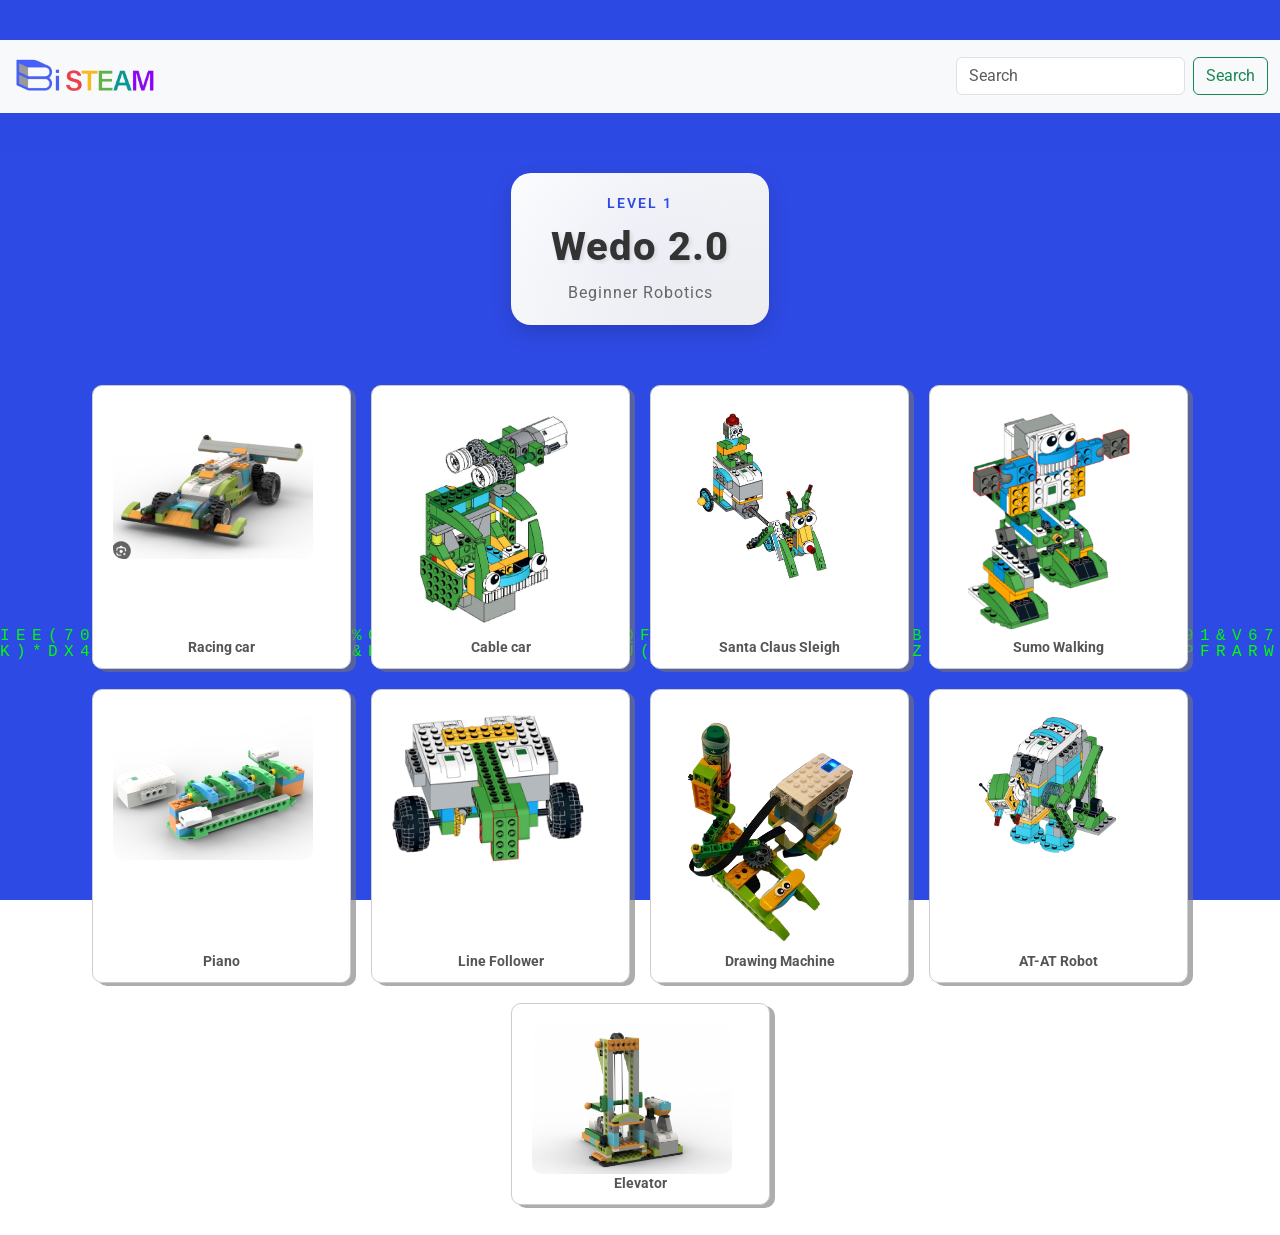
==== levels/level1/index.html @ 9912be04 "Update UI for each levels" ====
<!DOCTYPE html>
<html lang="en">
  <head>
    <meta charset="UTF-8" />
    <meta name="viewport" content="width=device-width, initial-scale=1.0" />
    <title>Level 3 - BiSteam</title>
    <link rel="stylesheet" href="../../assets/css/index.css" />
    <link rel="stylesheet" href="css/style.css" />
    <link
      href="https://fonts.googleapis.com/css2?family=Roboto:wght@400;700&display=swap"
      rel="stylesheet"
    />
    <link
      href="https://cdn.jsdelivr.net/npm/bootstrap@5.3.3/dist/css/bootstrap.min.css"
      rel="stylesheet"
    />
    <link rel="icon" type="image/png" href="../../assets/images/logo/image-removebg-preview.png">
    <script src="https://code.jquery.com/jquery-3.6.0.min.js"></script>
  </head>
  <body>
    <!-- Matrix Background -->
    <canvas id="matrixCanvas"></canvas>

    <header>
      <nav class="navbar navbar-light bg-light">
        <div class="container-fluid">
          <a class="navbar-brand" href="../../index.html">
            <img src="../../assets/images/logo/image-removebg-preview.png" alt="Logo" />
          </a>
          <form class="d-flex" id="searchForm">
            <input
              class="form-control me-2"
              type="search"
              id="searchInput"
              placeholder="Search"
              aria-label="Search"
            />
            <button class="btn btn-outline-success" type="submit">
              Search
            </button>
          </form>
        </div>
      </nav>
    </header>
    <div class="boss">
      <div class="container">
        <div class="level-title-card">
          <div class="level-number">Level 1</div>
          <h1 class="level-title">Wedo 2.0</h1>
          <div class="level-subtitle">Beginner Robotics</div>
        </div>
        <div class="content">
          <p
            class="item"
            data-name="Racing car"
            data-pdf="../../assets/pdfs/racing car.pdf"
          >
            <img src="../../assets/images/logo/Screenshot 2023-09-10 175542.png" alt="Racing car" />
            <span class="text-below"><b>Racing car</b></span>
          </p>
          <p
            class="item"
            data-name="Cable car"
            data-pdf="../../assets/pdfs/cable car02.pdf"
          >
            <img
              src="../../assets/images/logoPngs/Screenshot 2023-11-02 165352.png"
              alt="Cable car"
            />
            <span class="text-below"><b>Cable car</b></span>
          </p>
          <p
            class="item"
            data-name="Santa Claus Sleigh"
            data-pdf="../../assets/pdfs/Untitled Model.pdf"
          >
            <img
              src="../../assets/images/logoPngs/Screenshot 2023-12-09 002240.png"
              alt="Santa Claus Sleigh"
            />
            <span class="text-below"><b>Santa Claus Sleigh</b></span>
          </p>
          <p
            class="item"
            data-name="Sumo Walking"
            data-pdf="../../assets/pdfs/Sumo_Walking.pdf"
          >
            <img
              src="../../assets/images/logoPngs/Sumo_Walking.png"
              alt="Sumo Walking"
            />
            <span class="text-below"><b>Sumo Walking</b></span>
          </p>
          <p
            class="item"
            data-name="Piano"
            data-pdf="../../assets/pdfs/piano.pdf"
          >
            <img src="../../assets/images/logoPngs/piano.png" alt="Piano" />
            <span class="text-below"><b>Piano</b></span>
          </p>
          <p
            class="item"
            data-name="Line Follower"
            data-pdf="../../assets/pdfs/Line_Following.pdf"
          >
            <img
              src="../../assets/images/logoPngs/LineFollower.png"
              alt="Line Follower"
            />
            <span class="text-below"><b>Line Follower</b></span>
          </p>
          <p
            class="item"
            data-name="Drawing Machine"
            data-pdf="../../assets/pdfs/drawing machine.pdf"
          >
            <img
              src="../../assets/images/logoPngs/image-removebg-preview.png"
              alt="Drawing Machine"
            />
            <span class="text-below"><b>Drawing Machine</b></span>
          </p>
          <p
            class="item"
            data-name="AT-AT Robot"
            data-pdf="../../assets/pdfs/AT-AT Robot.pdf"
          >
            <img
              src="../../assets/images/logoPngs/AT-AT Robot.png"
              alt="AT-AT Robot"
            />
            <span class="text-below"><b>AT-AT Robot</b></span>
          </p>
          <p
            class="item"
            data-name="Elevator"
            data-pdf="../../assets/pdfs/Elevator.pdf"
          >
            <img
              src="../../assets/images/logoPngs/elevator-lego-wedo-2.0-768x576.png"
              alt="Elevator"
            />
            <span class="text-below"><b>Elevator</b></span>
          </p>

        </div>
      </div>
    </div>

    <!-- Modal -->
    <div
      class="modal fade"
      id="pdfModal"
      tabindex="-1"
      aria-labelledby="pdfModalLabel"
      aria-hidden="true"
    >
      <div class="modal-dialog modal-lg">
        <div class="modal-content">
          <div class="modal-header">
            <h5 class="modal-title" id="pdfModalLabel">PDF Viewer</h5>
            <button
              type="button"
              class="btn-close"
              data-bs-dismiss="modal"
              aria-label="Close"
            ></button>
          </div>
          <div class="modal-body">
            <iframe id="pdfViewer" src="" width="100%" height="600px"></iframe>
          </div>
        </div>
      </div>
    </div>

    <script src="https://cdn.jsdelivr.net/npm/bootstrap@5.3.3/dist/js/bootstrap.bundle.min.js"></script>
    <script src="../../assets/js/matrix.js"></script>

    <script>
      $(document).ready(function () {
        $("#searchForm").submit(function (event) {
          event.preventDefault();
          const searchInput = $("#searchInput").val().toLowerCase();
          $(".item").each(function () {
            const itemName = $(this).data("name").toLowerCase();
            if (itemName.includes(searchInput)) {
              $(this).show();
            } else {
              $(this).hide();
            }
          });
        });

        // Open PDF in a new tab
        $(".item").click(function () {
          const pdfUrl = $(this).data("pdf");
          if (pdfUrl) {
            window.open(pdfUrl, "_blank");
          }
        });
      });
    </script>
  </body>
</html>
---- assets/css/index.css ----
/* Reset some default styles */
* {
  margin: 0;
  padding: 0;
  box-sizing: border-box;
  font-family: 'Roboto', sans-serif;
}

body {
  background-color: #2f4ae4;
  color: #333;
  position: relative;
  min-height: 100vh;
}

header {
  padding: 40px 0;
  background-color: rgba(47, 74, 228, 0.4);
  color: #fff;
  position: relative;
  z-index: 10;
}

.navbar-brand img {
  max-width: 150px;
}

.boss {
  background-color: transparent;
  height: 10vh;
  position: relative;
  z-index: 10;
}

.container {
  max-width: 1200px;
  margin: 0 auto;
  padding: 20px;
  display: flex;
  flex-direction: column;
  align-items: center;
}

.content {
  font-size: 16px;
  margin-top: 20px;
  display: flex;
  flex-wrap: wrap;
  justify-content: center;
  width: 100%;
}

.content p {
  flex-basis: calc(25% - 20px);
  margin: 10px;
  background-color: #fff;
  color: #333;
  padding: 20px;
  text-align: center;
  cursor: pointer;
  border: 1px solid #ccc;
  border-radius: 10px;
  box-shadow: 5px 3px #74747496;
  transition: transform 0.3s ease-in-out, box-shadow 0.3s ease-in-out;
  position: relative;
}

.content p:hover {
  transform: translateY(-5px);
  box-shadow: 0 5px 15px rgba(0, 0, 0, 0.1);
}

@media (max-width: 768px) {
  .content p {
    flex-basis: calc(50% - 20px);
  }
}

.content p img {
  width: 200px; 
  display: block;
  margin-bottom: 10px;
  height: auto;
  border-radius: 10px;
}

.text-below {
  position: absolute;
  bottom: 10px;
  left: 0;
  width: 100%;
  text-align: center;
  font-size: 14px;
  color: #555;
}

.level3-header {
  padding: 20px 0;
  text-align: center;
}

.level3-header h3 {
  display: inline-block;
  padding: 20px;
  background-color: #333;
  color: #ffffff;
  border-radius: 10px;
}

.level3-header-box {
  background-color: #333;
}

/* Matrix Canvas */
#matrixCanvas {
  position: fixed;
  top: 0;
  left: 0;
  width: 100%;
  height: 100%;
  z-index: 0;
  background-color: #2f4ae4;
}

/* Landing Page Styles */
.landing-page {
  min-height: 100vh;
  position: relative;
  z-index: 1;
}

.landing-page .container {
  padding-top: 50px;
}

.landing-page h1 {
  color: white;
  font-size: 3rem;
  font-weight: bold;
  text-shadow: 2px 2px 4px rgba(0,0,0,0.3);
}

.level-card {
  background: white;
  padding: 60px 30px;
  border-radius: 20px;
  text-align: center;
  cursor: pointer;
  transition: all 0.3s ease;
  box-shadow: 0 10px 30px rgba(0,0,0,0.2);
  min-height: 250px;
  display: flex;
  flex-direction: column;
  justify-content: center;
  align-items: center;
}

.level-card:hover {
  transform: translateY(-10px);
  box-shadow: 0 15px 40px rgba(0,0,0,0.3);
}

.level-card h2 {
  font-size: 2.5rem;
  color: #2f4ae4;
  margin-bottom: 15px;
  font-weight: bold;
}

.level-card p {
  font-size: 1.2rem;
  color: #666;
  margin: 0;
}

.level-card-link {
  text-decoration: none;
  display: block;
}

.level-card-with-bg {
  background-size: contain;
  background-position: center;
  background-repeat: no-repeat;
  position: relative;
  padding: 0;
  justify-content: flex-end;
}

.level-card-with-bg::before {
  content: '';
  position: absolute;
  bottom: 0;
  left: 0;
  right: 0;
  height: 40%;
  background: linear-gradient(to top, rgba(0, 0, 0, 0.8), transparent);
  border-radius: 20px;
  z-index: 0;
}

.level-card-with-bg h2,
.level-card-with-bg p {
  position: relative;
  z-index: 1;
  color: white;
  text-shadow: 2px 2px 4px rgba(0,0,0,0.8);
  margin-bottom: 20px;
}

.level-card-with-bg h2 {
  color: white;
}

.level-card-with-bg p {
  color: white;
}

.level-card-with-bg:hover::before {
  height: 45%;
}

/* Level Title Card */
.level-title-card {
  background: linear-gradient(135deg, #ffffff 0%, #f0f0f0 100%);
  border-radius: 20px;
  padding: 20px 40px;
  text-align: center;
  box-shadow: 0 8px 20px rgba(0, 0, 0, 0.15);
  position: relative;
  overflow: hidden;
  margin-bottom: 30px;
  max-width: 600px;
  margin-left: auto;
  margin-right: auto;
}

.level-title-card::before {
  content: '';
  position: absolute;
  top: -50%;
  right: -50%;
  width: 200%;
  height: 200%;
  background: radial-gradient(circle, rgba(47, 74, 228, 0.05) 0%, transparent 70%);
  animation: pulse 4s ease-in-out infinite;
}

@keyframes pulse {
  0%, 100% { transform: scale(1); opacity: 0.5; }
  50% { transform: scale(1.1); opacity: 0.8; }
}

.level-number {
  font-size: 0.85rem;
  font-weight: 600;
  color: #2f4ae4;
  text-transform: uppercase;
  letter-spacing: 2px;
  margin-bottom: 5px;
  position: relative;
  z-index: 1;
}

.level-title {
  font-size: 2.5rem;
  font-weight: 800;
  color: #333;
  margin: 10px 0;
  text-shadow: 2px 2px 4px rgba(0, 0, 0, 0.1);
  position: relative;
  z-index: 1;
  letter-spacing: 1px;
}

.level-subtitle {
  font-size: 1rem;
  color: #666;
  font-weight: 400;
  letter-spacing: 1px;
  position: relative;
  z-index: 1;
}
---- levels/level1/css/style.css ----
/* Level 1 Specific Styles */

/* Add custom styles for Level 1 here */
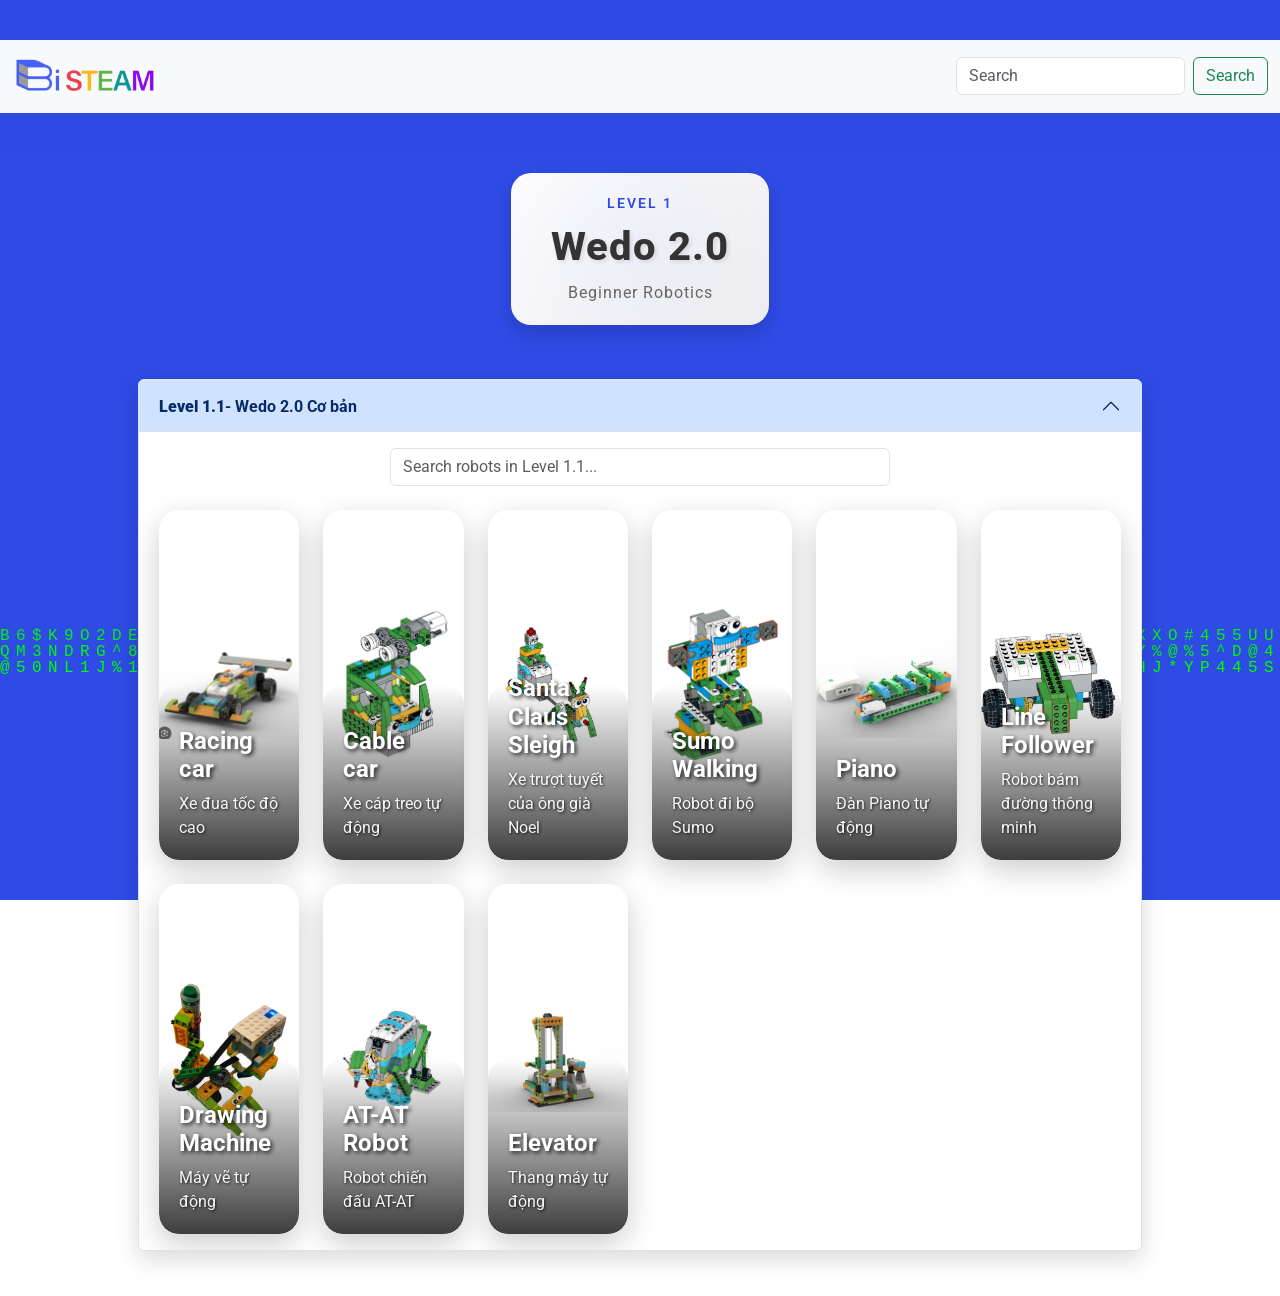
==== commit 68001349: "Finish Alpha set level 1" ====
--- a/levels/level1/index.html
+++ b/levels/level1/index.html
@@ -1,205 +1,215 @@
 <!DOCTYPE html>
 <html lang="en">
-  <head>
-    <meta charset="UTF-8" />
-    <meta name="viewport" content="width=device-width, initial-scale=1.0" />
-    <title>Level 3 - BiSteam</title>
-    <link rel="stylesheet" href="../../assets/css/index.css" />
-    <link rel="stylesheet" href="css/style.css" />
-    <link
-      href="https://fonts.googleapis.com/css2?family=Roboto:wght@400;700&display=swap"
-      rel="stylesheet"
-    />
-    <link
-      href="https://cdn.jsdelivr.net/npm/bootstrap@5.3.3/dist/css/bootstrap.min.css"
-      rel="stylesheet"
-    />
-    <link rel="icon" type="image/png" href="../../assets/images/logo/image-removebg-preview.png">
-    <script src="https://code.jquery.com/jquery-3.6.0.min.js"></script>
-  </head>
-  <body>
-    <!-- Matrix Background -->
-    <canvas id="matrixCanvas"></canvas>
-
-    <header>
-      <nav class="navbar navbar-light bg-light">
-        <div class="container-fluid">
-          <a class="navbar-brand" href="../../index.html">
-            <img src="../../assets/images/logo/image-removebg-preview.png" alt="Logo" />
-          </a>
-          <form class="d-flex" id="searchForm">
-            <input
-              class="form-control me-2"
-              type="search"
-              id="searchInput"
-              placeholder="Search"
-              aria-label="Search"
-            />
-            <button class="btn btn-outline-success" type="submit">
-              Search
+
+<head>
+  <meta charset="UTF-8" />
+  <meta name="viewport" content="width=device-width, initial-scale=1.0" />
+  <title>Level 1 - BiSteam</title>
+  <link rel="stylesheet" href="../../assets/css/index.css" />
+  <link rel="stylesheet" href="css/style.css" />
+  <link href="https://fonts.googleapis.com/css2?family=Roboto:wght@400;700&display=swap" rel="stylesheet" />
+  <link href="https://cdn.jsdelivr.net/npm/bootstrap@5.3.3/dist/css/bootstrap.min.css" rel="stylesheet" />
+  <link rel="icon" type="image/png" href="../../assets/images/logo/image-removebg-preview.png">
+  <script src="https://code.jquery.com/jquery-3.6.0.min.js"></script>
+</head>
+
+<body>
+  <!-- Matrix Background -->
+  <canvas id="matrixCanvas"></canvas>
+
+  <header>
+    <nav class="navbar navbar-light bg-light">
+      <div class="container-fluid">
+        <a class="navbar-brand" href="../../index.html">
+          <img src="../../assets/images/logo/image-removebg-preview.png" alt="Logo" />
+        </a>
+        <form class="d-flex" id="searchForm">
+          <input class="form-control me-2" type="search" id="searchInput" placeholder="Search" aria-label="Search" />
+          <button class="btn btn-outline-success" type="submit">
+            Search
+          </button>
+        </form>
+      </div>
+    </nav>
+  </header>
+  <div class="boss">
+    <div class="container">
+      <div class="level-title-card">
+        <div class="level-number">Level 1</div>
+        <h1 class="level-title">Wedo 2.0</h1>
+        <div class="level-subtitle">Beginner Robotics</div>
+      </div>
+
+      <!-- Accordion for Sub-levels -->
+      <div class="accordion mt-4" id="subLevelAccordion">
+
+        <!-- Sub-level 1 -->
+        <div class="accordion-item">
+          <h2 class="accordion-header" id="headingOne">
+            <button class="accordion-button" type="button" data-bs-toggle="collapse" data-bs-target="#collapseOne"
+              aria-expanded="true" aria-controls="collapseOne">
+              <strong>Level 1.1</strong> - Wedo 2.0 Cơ bản
             </button>
-          </form>
-        </div>
-      </nav>
-    </header>
-    <div class="boss">
-      <div class="container">
-        <div class="level-title-card">
-          <div class="level-number">Level 1</div>
-          <h1 class="level-title">Wedo 2.0</h1>
-          <div class="level-subtitle">Beginner Robotics</div>
-        </div>
-        <div class="content">
-          <p
-            class="item"
-            data-name="Racing car"
-            data-pdf="../../assets/pdfs/racing car.pdf"
-          >
-            <img src="../../assets/images/logo/Screenshot 2023-09-10 175542.png" alt="Racing car" />
-            <span class="text-below"><b>Racing car</b></span>
-          </p>
-          <p
-            class="item"
-            data-name="Cable car"
-            data-pdf="../../assets/pdfs/cable car02.pdf"
-          >
-            <img
-              src="../../assets/images/logoPngs/Screenshot 2023-11-02 165352.png"
-              alt="Cable car"
-            />
-            <span class="text-below"><b>Cable car</b></span>
-          </p>
-          <p
-            class="item"
-            data-name="Santa Claus Sleigh"
-            data-pdf="../../assets/pdfs/Untitled Model.pdf"
-          >
-            <img
-              src="../../assets/images/logoPngs/Screenshot 2023-12-09 002240.png"
-              alt="Santa Claus Sleigh"
-            />
-            <span class="text-below"><b>Santa Claus Sleigh</b></span>
-          </p>
-          <p
-            class="item"
-            data-name="Sumo Walking"
-            data-pdf="../../assets/pdfs/Sumo_Walking.pdf"
-          >
-            <img
-              src="../../assets/images/logoPngs/Sumo_Walking.png"
-              alt="Sumo Walking"
-            />
-            <span class="text-below"><b>Sumo Walking</b></span>
-          </p>
-          <p
-            class="item"
-            data-name="Piano"
-            data-pdf="../../assets/pdfs/piano.pdf"
-          >
-            <img src="../../assets/images/logoPngs/piano.png" alt="Piano" />
-            <span class="text-below"><b>Piano</b></span>
-          </p>
-          <p
-            class="item"
-            data-name="Line Follower"
-            data-pdf="../../assets/pdfs/Line_Following.pdf"
-          >
-            <img
-              src="../../assets/images/logoPngs/LineFollower.png"
-              alt="Line Follower"
-            />
-            <span class="text-below"><b>Line Follower</b></span>
-          </p>
-          <p
-            class="item"
-            data-name="Drawing Machine"
-            data-pdf="../../assets/pdfs/drawing machine.pdf"
-          >
-            <img
-              src="../../assets/images/logoPngs/image-removebg-preview.png"
-              alt="Drawing Machine"
-            />
-            <span class="text-below"><b>Drawing Machine</b></span>
-          </p>
-          <p
-            class="item"
-            data-name="AT-AT Robot"
-            data-pdf="../../assets/pdfs/AT-AT Robot.pdf"
-          >
-            <img
-              src="../../assets/images/logoPngs/AT-AT Robot.png"
-              alt="AT-AT Robot"
-            />
-            <span class="text-below"><b>AT-AT Robot</b></span>
-          </p>
-          <p
-            class="item"
-            data-name="Elevator"
-            data-pdf="../../assets/pdfs/Elevator.pdf"
-          >
-            <img
-              src="../../assets/images/logoPngs/elevator-lego-wedo-2.0-768x576.png"
-              alt="Elevator"
-            />
-            <span class="text-below"><b>Elevator</b></span>
-          </p>
-
-        </div>
-      </div>
-    </div>
-
-    <!-- Modal -->
-    <div
-      class="modal fade"
-      id="pdfModal"
-      tabindex="-1"
-      aria-labelledby="pdfModalLabel"
-      aria-hidden="true"
-    >
-      <div class="modal-dialog modal-lg">
-        <div class="modal-content">
-          <div class="modal-header">
-            <h5 class="modal-title" id="pdfModalLabel">PDF Viewer</h5>
-            <button
-              type="button"
-              class="btn-close"
-              data-bs-dismiss="modal"
-              aria-label="Close"
-            ></button>
-          </div>
-          <div class="modal-body">
-            <iframe id="pdfViewer" src="" width="100%" height="600px"></iframe>
+          </h2>
+          <div id="collapseOne" class="accordion-collapse collapse show" aria-labelledby="headingOne"
+            data-bs-parent="#subLevelAccordion">
+            <div class="accordion-body">
+              <!-- Search for Sub-level 1 -->
+              <div class="sublevel-search mb-4">
+                <input type="text" class="form-control search-input" placeholder="Search robots in Level 1.1..."
+                  data-target="collapseOne">
+              </div>
+              <div class="row g-4">
+                <div class="col-xl-2 col-lg-3 col-md-4 col-sm-6 col-12">
+                  <div class="robot-card" data-name="Racing car" data-pdf="../../assets/pdfs/racing car.pdf"
+                    style="background-image: url('../../assets/images/logo/Screenshot 2023-09-10 175542.png');">
+                    <div class="robot-card-content">
+                      <h3 class="robot-title">Racing car</h3>
+                      <p class="robot-description">Xe đua tốc độ cao</p>
+                    </div>
+                  </div>
+                </div>
+                <div class="col-xl-2 col-lg-3 col-md-4 col-sm-6 col-12">
+                  <div class="robot-card" data-name="Cable car" data-pdf="../../assets/pdfs/cable car02.pdf"
+                    style="background-image: url('../../assets/images/logoPngs/Screenshot 2023-11-02 165352.png');">
+                    <div class="robot-card-content">
+                      <h3 class="robot-title">Cable car</h3>
+                      <p class="robot-description">Xe cáp treo tự động</p>
+                    </div>
+                  </div>
+                </div>
+                <div class="col-xl-2 col-lg-3 col-md-4 col-sm-6 col-12">
+                  <div class="robot-card" data-name="Santa Claus Sleigh" data-pdf="../../assets/pdfs/Untitled Model.pdf"
+                    style="background-image: url('../../assets/images/logoPngs/Screenshot 2023-12-09 002240.png');">
+                    <div class="robot-card-content">
+                      <h3 class="robot-title">Santa Claus Sleigh</h3>
+                      <p class="robot-description">Xe trượt tuyết của ông già Noel</p>
+                    </div>
+                  </div>
+                </div>
+                <div class="col-xl-2 col-lg-3 col-md-4 col-sm-6 col-12">
+                  <div class="robot-card" data-name="Sumo Walking" data-pdf="../../assets/pdfs/Sumo_Walking.pdf"
+                    style="background-image: url('../../assets/images/logoPngs/Sumo_Walking.png');">
+                    <div class="robot-card-content">
+                      <h3 class="robot-title">Sumo Walking</h3>
+                      <p class="robot-description">Robot đi bộ Sumo</p>
+                    </div>
+                  </div>
+                </div>
+                <div class="col-xl-2 col-lg-3 col-md-4 col-sm-6 col-12">
+                  <div class="robot-card" data-name="Piano" data-pdf="../../assets/pdfs/piano.pdf"
+                    style="background-image: url('../../assets/images/logoPngs/piano.png');">
+                    <div class="robot-card-content">
+                      <h3 class="robot-title">Piano</h3>
+                      <p class="robot-description">Đàn Piano tự động</p>
+                    </div>
+                  </div>
+                </div>
+                <div class="col-xl-2 col-lg-3 col-md-4 col-sm-6 col-12">
+                  <div class="robot-card" data-name="Line Follower" data-pdf="../../assets/pdfs/Line_Following.pdf"
+                    style="background-image: url('../../assets/images/logoPngs/LineFollower.png');">
+                    <div class="robot-card-content">
+                      <h3 class="robot-title">Line Follower</h3>
+                      <p class="robot-description">Robot bám đường thông minh</p>
+                    </div>
+                  </div>
+                </div>
+                <div class="col-xl-2 col-lg-3 col-md-4 col-sm-6 col-12">
+                  <div class="robot-card" data-name="Drawing Machine" data-pdf="../../assets/pdfs/drawing machine.pdf"
+                    style="background-image: url('../../assets/images/logoPngs/image-removebg-preview.png');">
+                    <div class="robot-card-content">
+                      <h3 class="robot-title">Drawing Machine</h3>
+                      <p class="robot-description">Máy vẽ tự động</p>
+                    </div>
+                  </div>
+                </div>
+                <div class="col-xl-2 col-lg-3 col-md-4 col-sm-6 col-12">
+                  <div class="robot-card" data-name="AT-AT Robot" data-pdf="../../assets/pdfs/AT-AT Robot.pdf"
+                    style="background-image: url('../../assets/images/logoPngs/AT-AT Robot.png');">
+                    <div class="robot-card-content">
+                      <h3 class="robot-title">AT-AT Robot</h3>
+                      <p class="robot-description">Robot chiến đấu AT-AT</p>
+                    </div>
+                  </div>
+                </div>
+                <div class="col-xl-2 col-lg-3 col-md-4 col-sm-6 col-12">
+                  <div class="robot-card" data-name="Elevator" data-pdf="../../assets/pdfs/Elevator.pdf"
+                    style="background-image: url('../../assets/images/logoPngs/elevator-lego-wedo-2.0-768x576.png');">
+                    <div class="robot-card-content">
+                      <h3 class="robot-title">Elevator</h3>
+                      <p class="robot-description">Thang máy tự động</p>
+                    </div>
+                  </div>
+                </div>
+              </div>
+            </div>
           </div>
         </div>
+
       </div>
     </div>
-
-    <script src="https://cdn.jsdelivr.net/npm/bootstrap@5.3.3/dist/js/bootstrap.bundle.min.js"></script>
-    <script src="../../assets/js/matrix.js"></script>
-
-    <script>
-      $(document).ready(function () {
-        $("#searchForm").submit(function (event) {
-          event.preventDefault();
-          const searchInput = $("#searchInput").val().toLowerCase();
-          $(".item").each(function () {
-            const itemName = $(this).data("name").toLowerCase();
-            if (itemName.includes(searchInput)) {
-              $(this).show();
-            } else {
-              $(this).hide();
-            }
-          });
-        });
-
-        // Open PDF in a new tab
-        $(".item").click(function () {
-          const pdfUrl = $(this).data("pdf");
-          if (pdfUrl) {
-            window.open(pdfUrl, "_blank");
+  </div>
+
+  <!-- Modal -->
+  <div class="modal fade" id="pdfModal" tabindex="-1" aria-labelledby="pdfModalLabel" aria-hidden="true">
+    <div class="modal-dialog modal-lg">
+      <div class="modal-content">
+        <div class="modal-header">
+          <h5 class="modal-title" id="pdfModalLabel">PDF Viewer</h5>
+          <button type="button" class="btn-close" data-bs-dismiss="modal" aria-label="Close"></button>
+        </div>
+        <div class="modal-body">
+          <iframe id="pdfViewer" src="" width="100%" height="600px"></iframe>
+        </div>
+      </div>
+    </div>
+  </div>
+
+  <script src="https://cdn.jsdelivr.net/npm/bootstrap@5.3.3/dist/js/bootstrap.bundle.min.js"></script>
+  <script src="../../assets/js/matrix.js"></script>
+
+  <script>
+    $(document).ready(function () {
+      // Global search in header
+      $("#searchForm").submit(function (event) {
+        event.preventDefault();
+        const searchInput = $("#searchInput").val().toLowerCase();
+        $(".robot-card").each(function () {
+          const itemName = $(this).data("name").toLowerCase();
+          if (itemName.includes(searchInput)) {
+            $(this).closest('[class*="col-"]').show();
+          } else {
+            $(this).closest('[class*="col-"]').hide();
           }
         });
       });
-    </script>
-  </body>
+
+      // Sub-level specific search
+      $(".search-input").on("input", function () {
+        const searchValue = $(this).val().toLowerCase();
+        const targetSection = $(this).data("target");
+
+        $("#" + targetSection).find(".robot-card").each(function () {
+          const itemName = $(this).data("name").toLowerCase();
+          const itemDesc = $(this).find(".robot-description").text().toLowerCase();
+
+          if (itemName.includes(searchValue) || itemDesc.includes(searchValue)) {
+            $(this).closest('[class*="col-"]').show();
+          } else {
+            $(this).closest('[class*="col-"]').hide();
+          }
+        });
+      });
+
+      // Open PDF in a new tab
+      $(".robot-card").click(function () {
+        const pdfUrl = $(this).data("pdf");
+        if (pdfUrl) {
+          window.open(pdfUrl, "_blank");
+        }
+      });
+    });
+  </script>
+</body>
+
 </html>
--- a/levels/level1/css/style.css
+++ b/levels/level1/css/style.css
@@ -1,3 +1,138 @@
 /* Level 1 Specific Styles */
 
-/* Add custom styles for Level 1 here */
+.robot-card {
+  background-color: white;
+  background-size: contain;
+  background-position: center;
+  background-repeat: no-repeat;
+  border-radius: 20px;
+  overflow: hidden;
+  cursor: pointer;
+  transition: all 0.3s ease;
+  box-shadow: 0 10px 30px rgba(0, 0, 0, 0.2);
+  min-height: 350px;
+  position: relative;
+  display: flex;
+  flex-direction: column;
+  justify-content: flex-end;
+  padding: 0;
+}
+
+.robot-card:hover {
+  transform: translateY(-10px);
+  box-shadow: 0 15px 40px rgba(0, 0, 0, 0.3);
+}
+
+.robot-card::before {
+  content: '';
+  position: absolute;
+  bottom: 0;
+  left: 0;
+  right: 0;
+  height: 50%;
+  background: linear-gradient(to top, rgba(51, 51, 51, 0.95), transparent);
+  border-radius: 20px;
+  z-index: 0;
+}
+
+.robot-card-bg {
+  display: none;
+}
+
+.robot-card-content {
+  padding: 20px;
+  position: relative;
+  z-index: 1;
+}
+
+.robot-title {
+  font-size: 1.5rem;
+  font-weight: 700;
+  color: white;
+  margin-bottom: 8px;
+  text-shadow: 2px 2px 4px rgba(0, 0, 0, 0.8);
+}
+
+.robot-description {
+  font-size: 1rem;
+  color: rgba(255, 255, 255, 0.95);
+  line-height: 1.5;
+  margin: 0;
+  text-shadow: 1px 1px 3px rgba(0, 0, 0, 0.8);
+}
+
+.robot-card:hover::before {
+  height: 55%;
+}
+
+/* Accordion Styles */
+.accordion {
+  width: 90%;
+  margin: 0 auto;
+}
+
+.accordion-item {
+  background: white;
+  border: 2px solid #e0e0e0;
+  margin-bottom: 25px;
+  border-radius: 20px;
+  overflow: hidden;
+  box-shadow: 0 8px 25px rgba(0, 0, 0, 0.15);
+}
+
+.accordion-button {
+  background: white;
+  color: #333;
+  font-size: 1.8rem;
+  padding: 35px 40px;
+  border: none;
+  box-shadow: none;
+  font-weight: 700;
+}
+
+.accordion-button:not(.collapsed) {
+  background: white;
+  color: #2f4ae4;
+  box-shadow: none;
+}
+
+.accordion-button:hover {
+  background: #f8f9fa;
+}
+
+.accordion-button:focus {
+  box-shadow: none;
+  border: none;
+}
+
+.accordion-button::after {
+  filter: none;
+  background-size: 1.5rem;
+  width: 1.5rem;
+  height: 1.5rem;
+}
+
+.accordion-body {
+  padding: 40px 30px;
+  background: #ffffff;
+}
+
+/* Sub-level Search */
+.sublevel-search {
+  max-width: 500px;
+  margin: 0 auto 30px;
+}
+
+.search-input {
+  padding: 12px 20px;
+  font-size: 1rem;
+  border: 2px solid #e0e0e0;
+  border-radius: 50px;
+  transition: all 0.3s ease;
+}
+
+.search-input:focus {
+  border-color: #2f4ae4;
+  box-shadow: 0 0 0 0.2rem rgba(47, 74, 228, 0.25);
+  outline: none;
+}
